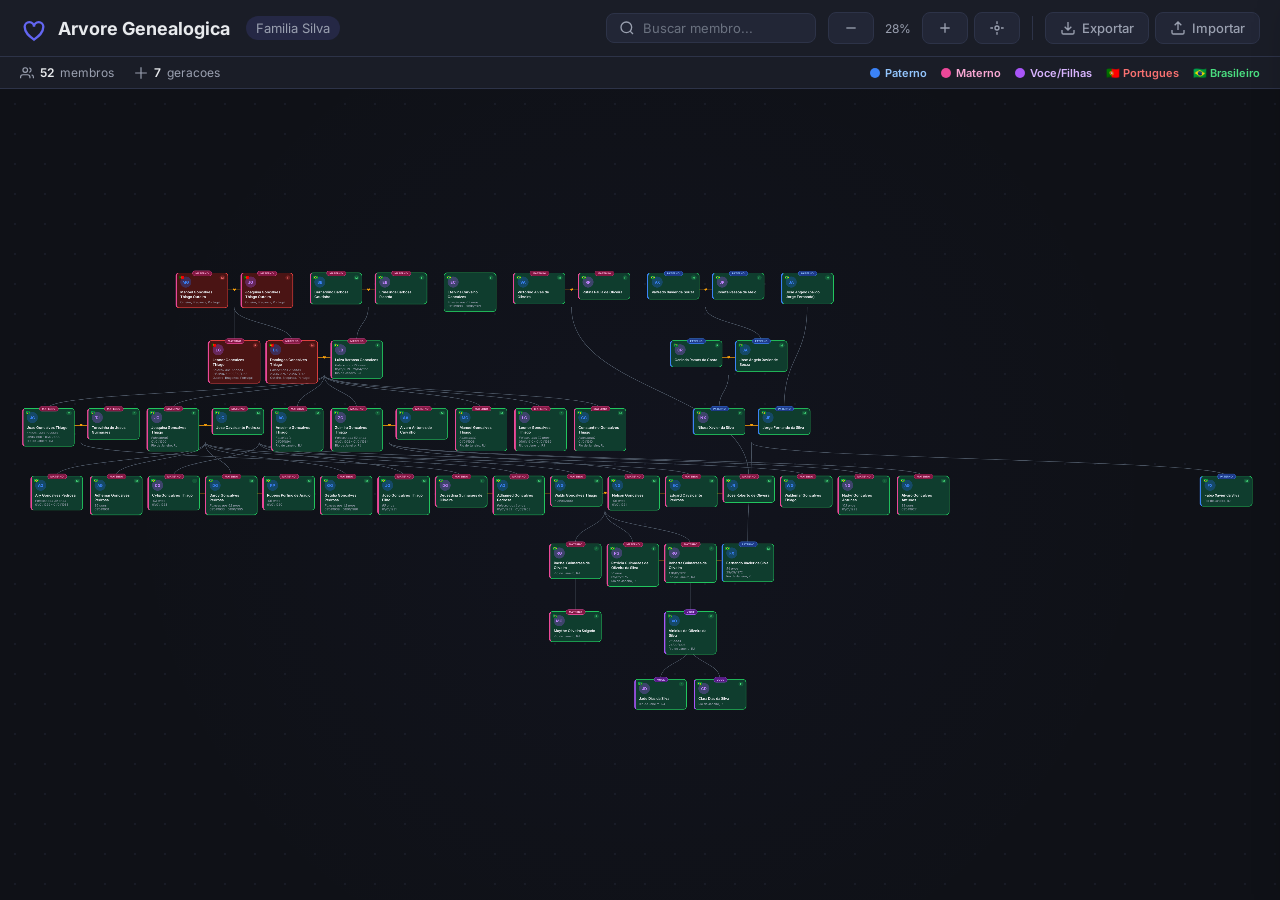
==== index.html @ 810b94de "feat: add mobile viewer with separated paternal/maternal tabs + 5 new ancestors - Add mobile.html: m" ====
<!DOCTYPE html>
<html lang="pt-BR">
<head>
  <meta charset="UTF-8">
  <meta name="viewport" content="width=device-width, initial-scale=1.0">
  <title>Arvore Genealogica - Familia Silva</title>
  <link rel="preconnect" href="https://fonts.googleapis.com">
  <link href="https://fonts.googleapis.com/css2?family=Inter:wght@300;400;500;600;700;800&display=swap" rel="stylesheet">
  <link rel="stylesheet" href="styles.css?v=4">
</head>
<body>
  <div id="app">
    <!-- Header -->
    <header id="header">
      <div class="header-left">
        <div class="logo">
          <svg width="28" height="28" viewBox="0 0 24 24" fill="none" stroke="currentColor" stroke-width="2">
            <path d="M12 22c-4-3-8-6-8-11a4 4 0 0 1 8 0 4 4 0 0 1 8 0c0 5-4 8-8 11z"/>
          </svg>
          <h1>Arvore Genealogica</h1>
        </div>
        <span class="family-name">Familia Silva</span>
      </div>
      <div class="header-right">
        <div class="search-box">
          <svg width="16" height="16" viewBox="0 0 24 24" fill="none" stroke="currentColor" stroke-width="2">
            <circle cx="11" cy="11" r="8"/><path d="m21 21-4.3-4.3"/>
          </svg>
          <input type="text" id="searchInput" placeholder="Buscar membro...">
        </div>
        <div class="header-actions">
          <button class="btn btn-secondary" id="zoomOutBtn" title="Diminuir">
            <svg width="16" height="16" viewBox="0 0 24 24" fill="none" stroke="currentColor" stroke-width="2"><path d="M5 12h14"/></svg>
          </button>
          <span id="zoomLevel" class="zoom-label">100%</span>
          <button class="btn btn-secondary" id="zoomInBtn" title="Aumentar">
            <svg width="16" height="16" viewBox="0 0 24 24" fill="none" stroke="currentColor" stroke-width="2"><path d="M12 5v14M5 12h14"/></svg>
          </button>
          <button class="btn btn-secondary" id="centerBtn" title="Centralizar">
            <svg width="16" height="16" viewBox="0 0 24 24" fill="none" stroke="currentColor" stroke-width="2"><circle cx="12" cy="12" r="3"/><path d="M12 2v4M12 18v4M2 12h4M18 12h4"/></svg>
          </button>
          <div class="divider"></div>
          <button class="btn btn-secondary" id="exportBtn" title="Exportar JSON">
            <svg width="16" height="16" viewBox="0 0 24 24" fill="none" stroke="currentColor" stroke-width="2"><path d="M21 15v4a2 2 0 0 1-2 2H5a2 2 0 0 1-2-2v-4M7 10l5 5 5-5M12 15V3"/></svg>
            Exportar
          </button>
          <button class="btn btn-secondary" id="importBtn" title="Importar JSON">
            <svg width="16" height="16" viewBox="0 0 24 24" fill="none" stroke="currentColor" stroke-width="2"><path d="M21 15v4a2 2 0 0 1-2 2H5a2 2 0 0 1-2-2v-4M17 8l-5-5-5 5M12 3v12"/></svg>
            Importar
          </button>
        </div>
      </div>
    </header>

    <!-- Stats bar -->
    <div id="statsBar">
      <div class="stat">
        <svg width="14" height="14" viewBox="0 0 24 24" fill="none" stroke="currentColor" stroke-width="2"><path d="M17 21v-2a4 4 0 0 0-4-4H5a4 4 0 0 0-4 4v2"/><circle cx="9" cy="7" r="4"/><path d="M23 21v-2a4 4 0 0 0-3-3.87M16 3.13a4 4 0 0 1 0 7.75"/></svg>
        <span id="totalMembers">0</span> membros
      </div>
      <div class="stat">
        <svg width="14" height="14" viewBox="0 0 24 24" fill="none" stroke="currentColor" stroke-width="2"><path d="M12 2v20M2 12h20"/></svg>
        <span id="totalGenerations">0</span> geracoes
      </div>
      <div class="stat-legend">
        <span class="legend-item legend-p"><span class="legend-dot"></span> Paterno</span>
        <span class="legend-item legend-m"><span class="legend-dot"></span> Materno</span>
        <span class="legend-item legend-c"><span class="legend-dot"></span> Voce/Filhas</span>
        <span class="legend-item legend-pt">&#127477;&#127481; Portugues</span>
        <span class="legend-item legend-br">&#127463;&#127479; Brasileiro</span>
      </div>
    </div>

    <!-- Tree container -->
    <main id="treeContainer">
      <div id="treeViewport">
        <svg id="connectionsSvg"></svg>
        <div id="treeCards"></div>
      </div>
    </main>

    <!-- Edit Panel -->
    <div id="editPanel" class="panel">
      <div class="panel-header">
        <h2 id="panelTitle">Detalhes</h2>
        <button class="btn-icon" id="closePanelBtn" title="Fechar">
          <svg width="20" height="20" viewBox="0 0 24 24" fill="none" stroke="currentColor" stroke-width="2"><path d="M18 6 6 18M6 6l12 12"/></svg>
        </button>
      </div>
      <div class="panel-body">
        <div class="avatar-section">
          <div class="avatar-large" id="panelAvatar"></div>
        </div>
        <form id="editForm">
          <input type="hidden" id="editId">
          <div class="form-group">
            <label for="editName">Nome Completo</label>
            <input type="text" id="editName" placeholder="Nome completo">
          </div>
          <div class="form-row">
            <div class="form-group">
              <label for="editGender">Genero</label>
              <select id="editGender">
                <option value="M">Masculino</option>
                <option value="F">Feminino</option>
              </select>
            </div>
            <div class="form-group">
              <label for="editBirthDate">Nascimento</label>
              <input type="date" id="editBirthDate">
            </div>
          </div>
          <div class="form-row">
            <div class="form-group">
              <label for="editDeathDate">Falecimento</label>
              <input type="date" id="editDeathDate">
            </div>
            <div class="form-group">
              <label for="editBirthPlace">Local Nasc.</label>
              <input type="text" id="editBirthPlace" placeholder="Cidade, Estado">
            </div>
          </div>
          <div class="form-group">
            <label for="editNotes">Observacoes</label>
            <textarea id="editNotes" rows="3" placeholder="Notas sobre este membro..."></textarea>
          </div>
          <div class="form-actions">
            <button type="submit" class="btn btn-primary">Salvar</button>
            <button type="button" class="btn btn-danger" id="deletePersonBtn">Excluir</button>
          </div>
        </form>
        <div class="add-relative-section">
          <h3>Adicionar Parente</h3>
          <div class="add-relative-buttons">
            <button class="btn btn-outline" id="addSpouseBtn">
              <svg width="14" height="14" viewBox="0 0 24 24" fill="none" stroke="currentColor" stroke-width="2"><path d="M20.84 4.61a5.5 5.5 0 0 0-7.78 0L12 5.67l-1.06-1.06a5.5 5.5 0 0 0-7.78 7.78l1.06 1.06L12 21.23l7.78-7.78 1.06-1.06a5.5 5.5 0 0 0 0-7.78z"/></svg>
              Conjuge
            </button>
            <button class="btn btn-outline" id="addChildBtn">
              <svg width="14" height="14" viewBox="0 0 24 24" fill="none" stroke="currentColor" stroke-width="2"><path d="M12 5v14M5 12h14"/></svg>
              Filho(a)
            </button>
            <button class="btn btn-outline" id="addParentBtn">
              <svg width="14" height="14" viewBox="0 0 24 24" fill="none" stroke="currentColor" stroke-width="2"><path d="M12 19V5M5 12h14"/></svg>
              Pai/Mae
            </button>
            <button class="btn btn-outline" id="addSiblingBtn">
              <svg width="14" height="14" viewBox="0 0 24 24" fill="none" stroke="currentColor" stroke-width="2"><path d="M16 21v-2a4 4 0 0 0-4-4H6a4 4 0 0 0-4 4v2"/><circle cx="9" cy="7" r="4"/><path d="M22 21v-2a4 4 0 0 0-3-3.87M16 3.13a4 4 0 0 1 0 7.75"/></svg>
              Irmao(a)
            </button>
          </div>
        </div>
      </div>
    </div>

    <!-- Add Person Modal -->
    <div id="addModal" class="modal-overlay hidden">
      <div class="modal">
        <div class="modal-header">
          <h2 id="addModalTitle">Adicionar Membro</h2>
          <button class="btn-icon" id="closeModalBtn">
            <svg width="20" height="20" viewBox="0 0 24 24" fill="none" stroke="currentColor" stroke-width="2"><path d="M18 6 6 18M6 6l12 12"/></svg>
          </button>
        </div>
        <form id="addForm">
          <input type="hidden" id="addRelationType">
          <input type="hidden" id="addRelativeOf">
          <div class="form-group">
            <label for="addName">Nome Completo</label>
            <input type="text" id="addName" placeholder="Nome completo" required>
          </div>
          <div class="form-row">
            <div class="form-group">
              <label for="addGender">Genero</label>
              <select id="addGender">
                <option value="M">Masculino</option>
                <option value="F">Feminino</option>
              </select>
            </div>
            <div class="form-group">
              <label for="addBirthDate">Nascimento</label>
              <input type="date" id="addBirthDate">
            </div>
          </div>
          <div class="form-group">
            <label for="addBirthPlace">Local de Nascimento</label>
            <input type="text" id="addBirthPlace" placeholder="Cidade, Estado">
          </div>
          <div class="modal-actions">
            <button type="button" class="btn btn-secondary" id="cancelAddBtn">Cancelar</button>
            <button type="submit" class="btn btn-primary">Adicionar</button>
          </div>
        </form>
      </div>
    </div>

    <!-- Import Modal -->
    <div id="importModal" class="modal-overlay hidden">
      <div class="modal">
        <div class="modal-header">
          <h2>Importar Dados</h2>
          <button class="btn-icon" id="closeImportBtn">
            <svg width="20" height="20" viewBox="0 0 24 24" fill="none" stroke="currentColor" stroke-width="2"><path d="M18 6 6 18M6 6l12 12"/></svg>
          </button>
        </div>
        <div class="form-group">
          <label>Cole o JSON exportado:</label>
          <textarea id="importData" rows="10" placeholder='{"members": {...}}'></textarea>
        </div>
        <div class="modal-actions">
          <button class="btn btn-secondary" id="cancelImportBtn">Cancelar</button>
          <button class="btn btn-primary" id="confirmImportBtn">Importar</button>
        </div>
      </div>
    </div>

    <!-- Toast notification -->
    <div id="toast" class="toast hidden"></div>

    <input type="file" id="fileInput" accept=".json" style="display:none">
  </div>

  <script src="app.js"></script>
</body>
</html>
---- styles.css ----
/* ============================================
   ARVORE GENEALOGICA - STYLES
   ============================================ */

:root {
  --bg-primary: #0f1117;
  --bg-secondary: #1a1d27;
  --bg-card: #222636;
  --bg-card-hover: #2a2f42;
  --bg-panel: #1a1d27;
  --text-primary: #e8eaed;
  --text-secondary: #9aa0b0;
  --text-muted: #6b7280;
  --border-color: #2d3348;
  --border-light: #383e54;
  --accent: #6366f1;
  --accent-hover: #818cf8;
  --accent-light: rgba(99, 102, 241, 0.15);
  /* Gender colors (kept for legacy) */
  --male-bg: #1e3a5f;
  --male-border: #2563eb;
  --male-accent: #3b82f6;
  --female-bg: #4a1942;
  --female-border: #a855f7;
  --female-accent: #c084fc;
  /* Nationality colors */
  --br-bg: #0f3d2e;
  --br-border: #22c55e;
  --br-accent: #4ade80;
  --br-glow: rgba(34, 197, 94, 0.3);
  --pt-bg: #4a1414;
  --pt-border: #ef4444;
  --pt-accent: #f87171;
  --pt-glow: rgba(239, 68, 68, 0.3);
  --unknown-bg: #2a2e3d;
  --unknown-border: #6b7280;
  --unknown-accent: #9ca3af;
  --unknown-glow: rgba(107, 114, 128, 0.3);
  --danger: #ef4444;
  --danger-hover: #dc2626;
  --success: #22c55e;
  --warning: #f59e0b;
  --line-color: #4b5563;
  --line-color-light: #374151;
  --shadow: 0 4px 24px rgba(0,0,0,0.3);
  --shadow-lg: 0 8px 40px rgba(0,0,0,0.4);
  --radius: 12px;
  --radius-sm: 8px;
  --radius-lg: 16px;
  --transition: 0.2s ease;
}

* {
  margin: 0;
  padding: 0;
  box-sizing: border-box;
}

body {
  font-family: 'Inter', -apple-system, BlinkMacSystemFont, sans-serif;
  background: var(--bg-primary);
  color: var(--text-primary);
  overflow: hidden;
  height: 100vh;
}

#app {
  display: flex;
  flex-direction: column;
  height: 100vh;
}

/* ============================================
   HEADER
   ============================================ */
header {
  display: flex;
  align-items: center;
  justify-content: space-between;
  padding: 12px 20px;
  background: var(--bg-secondary);
  border-bottom: 1px solid var(--border-color);
  z-index: 100;
  gap: 16px;
  flex-wrap: wrap;
}

.header-left {
  display: flex;
  align-items: center;
  gap: 16px;
}

.logo {
  display: flex;
  align-items: center;
  gap: 10px;
  color: var(--accent);
}

.logo h1 {
  font-size: 18px;
  font-weight: 700;
  color: var(--text-primary);
  white-space: nowrap;
}

.family-name {
  color: var(--text-secondary);
  font-size: 13px;
  padding: 4px 10px;
  background: var(--accent-light);
  border-radius: 20px;
  white-space: nowrap;
}

.header-right {
  display: flex;
  align-items: center;
  gap: 12px;
  flex-wrap: wrap;
}

.search-box {
  display: flex;
  align-items: center;
  gap: 8px;
  background: var(--bg-card);
  border: 1px solid var(--border-color);
  border-radius: var(--radius-sm);
  padding: 6px 12px;
  color: var(--text-secondary);
  transition: border-color var(--transition);
}

.search-box:focus-within {
  border-color: var(--accent);
}

.search-box input {
  border: none;
  background: none;
  color: var(--text-primary);
  font-size: 13px;
  outline: none;
  width: 160px;
  font-family: inherit;
}

.search-box input::placeholder {
  color: var(--text-muted);
}

.header-actions {
  display: flex;
  align-items: center;
  gap: 6px;
}

.divider {
  width: 1px;
  height: 24px;
  background: var(--border-color);
  margin: 0 6px;
}

.zoom-label {
  font-size: 12px;
  color: var(--text-secondary);
  min-width: 36px;
  text-align: center;
}

/* ============================================
   BUTTONS
   ============================================ */
.btn {
  display: inline-flex;
  align-items: center;
  gap: 6px;
  padding: 7px 14px;
  border: none;
  border-radius: var(--radius-sm);
  font-size: 13px;
  font-weight: 500;
  font-family: inherit;
  cursor: pointer;
  transition: all var(--transition);
  white-space: nowrap;
}

.btn-primary {
  background: var(--accent);
  color: white;
}
.btn-primary:hover {
  background: var(--accent-hover);
}

.btn-secondary {
  background: var(--bg-card);
  color: var(--text-secondary);
  border: 1px solid var(--border-color);
}
.btn-secondary:hover {
  background: var(--bg-card-hover);
  color: var(--text-primary);
  border-color: var(--border-light);
}

.btn-outline {
  background: transparent;
  color: var(--text-secondary);
  border: 1px solid var(--border-color);
  padding: 8px 12px;
  font-size: 12px;
  width: 100%;
  justify-content: center;
}
.btn-outline:hover {
  background: var(--accent-light);
  color: var(--accent);
  border-color: var(--accent);
}

.btn-danger {
  background: transparent;
  color: var(--danger);
  border: 1px solid rgba(239,68,68,0.3);
}
.btn-danger:hover {
  background: rgba(239,68,68,0.1);
}

.btn-icon {
  display: inline-flex;
  align-items: center;
  justify-content: center;
  width: 32px;
  height: 32px;
  border: none;
  border-radius: var(--radius-sm);
  background: none;
  color: var(--text-secondary);
  cursor: pointer;
  transition: all var(--transition);
}
.btn-icon:hover {
  background: var(--bg-card);
  color: var(--text-primary);
}

/* ============================================
   STATS BAR
   ============================================ */
#statsBar {
  display: flex;
  align-items: center;
  gap: 20px;
  padding: 8px 20px;
  background: var(--bg-secondary);
  border-bottom: 1px solid var(--border-color);
  font-size: 12px;
  color: var(--text-secondary);
}

.stat {
  display: flex;
  align-items: center;
  gap: 6px;
}

.stat span {
  font-weight: 600;
  color: var(--text-primary);
}

.stat-legend {
  display: flex;
  gap: 14px;
  margin-left: auto;
  align-items: center;
  flex-wrap: wrap;
}

.legend-item {
  display: flex;
  align-items: center;
  gap: 5px;
  font-size: 11px;
  font-weight: 600;
}

.legend-dot {
  width: 10px;
  height: 10px;
  border-radius: 50%;
  display: inline-block;
}

.legend-p .legend-dot { background: #3b82f6; }
.legend-m .legend-dot { background: #ec4899; }
.legend-c .legend-dot { background: #a855f7; }
.legend-p { color: #93c5fd; }
.legend-m { color: #f9a8d4; }
.legend-c { color: #d8b4fe; }
.legend-pt { color: #f87171; }
.legend-br { color: #4ade80; }

/* ============================================
   TREE CONTAINER
   ============================================ */
#treeContainer {
  flex: 1;
  overflow: hidden;
  position: relative;
  cursor: grab;
  background:
    radial-gradient(circle at 50% 50%, rgba(99,102,241,0.03) 0%, transparent 70%),
    var(--bg-primary);
}

#treeContainer:active {
  cursor: grabbing;
}

#treeContainer::before {
  content: '';
  position: absolute;
  inset: 0;
  background-image:
    radial-gradient(circle, var(--border-color) 1px, transparent 1px);
  background-size: 30px 30px;
  opacity: 0.3;
  pointer-events: none;
}

#treeViewport {
  position: absolute;
  transform-origin: 0 0;
  will-change: transform;
}

#connectionsSvg {
  position: absolute;
  top: 0;
  left: 0;
  pointer-events: none;
  overflow: visible;
}

#treeCards {
  position: absolute;
  top: 0;
  left: 0;
}

/* ============================================
   PERSON CARDS
   ============================================ */
.person-card {
  position: absolute;
  width: 190px;
  padding: 12px;
  background: var(--bg-card);
  border: 2px solid var(--border-color);
  border-radius: var(--radius);
  cursor: pointer;
  transition: all var(--transition);
  user-select: none;
}

.person-card:hover {
  transform: translateY(-2px);
  box-shadow: var(--shadow);
  z-index: 10;
}

.person-card.selected {
  z-index: 20;
}

/* Nationality-based card colors (take priority over gender) */
.person-card.nat-br {
  background: var(--br-bg) !important;
  border-color: var(--br-border) !important;
}
.person-card.nat-br:hover,
.person-card.nat-br.selected {
  border-color: var(--br-accent) !important;
  box-shadow: 0 0 20px var(--br-glow);
}

.person-card.nat-pt {
  background: var(--pt-bg) !important;
  border-color: var(--pt-border) !important;
}
.person-card.nat-pt:hover,
.person-card.nat-pt.selected {
  border-color: var(--pt-accent) !important;
  box-shadow: 0 0 20px var(--pt-glow);
}

.person-card.nat-unknown {
  background: var(--unknown-bg) !important;
  border-color: var(--unknown-border) !important;
}
.person-card.nat-unknown:hover,
.person-card.nat-unknown.selected {
  border-color: var(--unknown-accent) !important;
  box-shadow: 0 0 20px var(--unknown-glow);
}

/* Flag icons */
.card-flag {
  position: absolute;
  top: 8px;
  left: 8px;
  font-size: 14px;
  line-height: 1;
  opacity: 0.95;
}

/* Side badge (paterno/materno/voce) */
.card-side-badge {
  position: absolute;
  top: -9px;
  left: 50%;
  transform: translateX(-50%);
  font-size: 9px;
  font-weight: 700;
  padding: 3px 10px;
  border-radius: 10px;
  letter-spacing: 0.5px;
  text-transform: uppercase;
  white-space: nowrap;
  z-index: 3;
}

.card-side-badge.side-p {
  background: #1e3a8a;
  color: #93c5fd;
  border: 1px solid #3b82f6;
}

.card-side-badge.side-m {
  background: #831843;
  color: #f9a8d4;
  border: 1px solid #ec4899;
}

.card-side-badge.side-c {
  background: #581c87;
  color: #d8b4fe;
  border: 1px solid #a855f7;
}

/* Side-based left accent on card */
.person-card.side-p {
  border-left-width: 5px !important;
  border-left-color: #3b82f6 !important;
}

.person-card.side-m {
  border-left-width: 5px !important;
  border-left-color: #ec4899 !important;
}

.person-card.side-c {
  border-left-width: 5px !important;
  border-left-color: #a855f7 !important;
}

/* Legacy gender classes (used for avatar only now) */
.person-card.male .card-avatar {
  background: rgba(37, 99, 235, 0.3);
  color: var(--male-accent);
}

.person-card.female .card-avatar {
  background: rgba(168, 85, 247, 0.3);
  color: var(--female-accent);
}

.person-card.highlight {
  animation: pulseHighlight 1.5s ease-in-out;
}

@keyframes pulseHighlight {
  0%, 100% { box-shadow: none; }
  50% { box-shadow: 0 0 30px rgba(99,102,241,0.6); }
}

.card-avatar {
  width: 40px;
  height: 40px;
  border-radius: 50%;
  display: flex;
  align-items: center;
  justify-content: center;
  font-weight: 700;
  font-size: 14px;
  margin-bottom: 8px;
}

.card-name {
  font-size: 13px;
  font-weight: 600;
  color: var(--text-primary);
  line-height: 1.3;
  margin-bottom: 4px;
}

.card-info {
  font-size: 11px;
  color: var(--text-secondary);
  display: flex;
  align-items: center;
  gap: 4px;
}

.card-nat {
  font-weight: 600;
  letter-spacing: 0.3px;
  color: var(--accent) !important;
}

.card-age {
  font-style: italic;
}

.card-badge {
  position: absolute;
  top: 8px;
  right: 8px;
  font-size: 10px;
  padding: 2px 6px;
  border-radius: 10px;
  font-weight: 600;
}

.person-card.nat-br .card-badge {
  background: rgba(34, 197, 94, 0.2);
  color: var(--br-accent);
}
.person-card.nat-pt .card-badge {
  background: rgba(239, 68, 68, 0.2);
  color: var(--pt-accent);
}
.person-card.nat-unknown .card-badge {
  background: rgba(107, 114, 128, 0.2);
  color: var(--unknown-accent);
}

.card-add-btn {
  position: absolute;
  bottom: -14px;
  left: 50%;
  transform: translateX(-50%);
  width: 28px;
  height: 28px;
  border-radius: 50%;
  background: var(--accent);
  color: white;
  border: 2px solid var(--bg-primary);
  display: flex;
  align-items: center;
  justify-content: center;
  cursor: pointer;
  opacity: 0;
  transition: all var(--transition);
  font-size: 16px;
  z-index: 5;
}

.person-card:hover .card-add-btn {
  opacity: 1;
}

.card-add-btn:hover {
  background: var(--accent-hover);
  transform: translateX(-50%) scale(1.1);
}

/* ============================================
   SVG CONNECTIONS
   ============================================ */
.connection-line {
  fill: none;
  stroke: var(--line-color);
  stroke-width: 2;
  stroke-linecap: round;
}

.connection-line.couple {
  stroke: var(--warning);
  stroke-width: 2;
  stroke-dasharray: none;
}

.couple-heart {
  font-size: 12px;
  fill: var(--warning);
  text-anchor: middle;
  dominant-baseline: central;
}

/* ============================================
   EDIT PANEL
   ============================================ */
.panel {
  position: fixed;
  top: 0;
  right: -400px;
  width: 380px;
  height: 100vh;
  background: var(--bg-panel);
  border-left: 1px solid var(--border-color);
  z-index: 200;
  display: flex;
  flex-direction: column;
  transition: right 0.3s ease;
  box-shadow: var(--shadow-lg);
}

.panel.open {
  right: 0;
}

.panel-header {
  display: flex;
  align-items: center;
  justify-content: space-between;
  padding: 16px 20px;
  border-bottom: 1px solid var(--border-color);
}

.panel-header h2 {
  font-size: 16px;
  font-weight: 600;
}

.panel-body {
  flex: 1;
  overflow-y: auto;
  padding: 20px;
}

.avatar-section {
  display: flex;
  justify-content: center;
  margin-bottom: 20px;
}

.avatar-large {
  width: 72px;
  height: 72px;
  border-radius: 50%;
  display: flex;
  align-items: center;
  justify-content: center;
  font-size: 24px;
  font-weight: 700;
  background: var(--accent-light);
  color: var(--accent);
}

.avatar-large.male {
  background: rgba(37, 99, 235, 0.2);
  color: var(--male-accent);
}

.avatar-large.female {
  background: rgba(168, 85, 247, 0.2);
  color: var(--female-accent);
}

/* ============================================
   FORMS
   ============================================ */
.form-group {
  margin-bottom: 14px;
  flex: 1;
}

.form-group label {
  display: block;
  font-size: 12px;
  font-weight: 500;
  color: var(--text-secondary);
  margin-bottom: 6px;
  text-transform: uppercase;
  letter-spacing: 0.5px;
}

.form-group input,
.form-group select,
.form-group textarea {
  width: 100%;
  padding: 9px 12px;
  background: var(--bg-card);
  border: 1px solid var(--border-color);
  border-radius: var(--radius-sm);
  color: var(--text-primary);
  font-size: 13px;
  font-family: inherit;
  outline: none;
  transition: border-color var(--transition);
}

.form-group input:focus,
.form-group select:focus,
.form-group textarea:focus {
  border-color: var(--accent);
}

.form-group textarea {
  resize: vertical;
}

.form-group select {
  cursor: pointer;
}

.form-row {
  display: flex;
  gap: 12px;
}

.form-actions {
  display: flex;
  gap: 10px;
  margin-top: 16px;
}

.form-actions .btn {
  flex: 1;
}

.add-relative-section {
  margin-top: 24px;
  padding-top: 20px;
  border-top: 1px solid var(--border-color);
}

.add-relative-section h3 {
  font-size: 13px;
  font-weight: 600;
  color: var(--text-secondary);
  margin-bottom: 12px;
  text-transform: uppercase;
  letter-spacing: 0.5px;
}

.add-relative-buttons {
  display: grid;
  grid-template-columns: 1fr 1fr;
  gap: 8px;
}

/* ============================================
   MODALS
   ============================================ */
.modal-overlay {
  position: fixed;
  inset: 0;
  background: rgba(0,0,0,0.6);
  display: flex;
  align-items: center;
  justify-content: center;
  z-index: 300;
  backdrop-filter: blur(4px);
}

.modal-overlay.hidden {
  display: none;
}

.modal {
  background: var(--bg-secondary);
  border: 1px solid var(--border-color);
  border-radius: var(--radius-lg);
  width: 440px;
  max-width: 90vw;
  padding: 24px;
  box-shadow: var(--shadow-lg);
}

.modal-header {
  display: flex;
  align-items: center;
  justify-content: space-between;
  margin-bottom: 20px;
}

.modal-header h2 {
  font-size: 18px;
  font-weight: 600;
}

.modal-actions {
  display: flex;
  gap: 10px;
  margin-top: 20px;
  justify-content: flex-end;
}

/* ============================================
   TOAST
   ============================================ */
.toast {
  position: fixed;
  bottom: 24px;
  left: 50%;
  transform: translateX(-50%) translateY(20px);
  padding: 10px 20px;
  background: var(--bg-card);
  border: 1px solid var(--border-color);
  border-radius: var(--radius-sm);
  font-size: 13px;
  color: var(--text-primary);
  box-shadow: var(--shadow);
  z-index: 400;
  opacity: 0;
  transition: all 0.3s ease;
}

.toast.show {
  opacity: 1;
  transform: translateX(-50%) translateY(0);
}

.toast.hidden {
  display: none;
}

/* ============================================
   SEARCH HIGHLIGHT
   ============================================ */
.person-card.search-match {
  box-shadow: 0 0 0 3px var(--accent), var(--shadow);
  z-index: 15;
}

.person-card.search-dim {
  opacity: 0.25;
}

/* ============================================
   SCROLLBAR
   ============================================ */
.panel-body::-webkit-scrollbar {
  width: 6px;
}
.panel-body::-webkit-scrollbar-track {
  background: transparent;
}
.panel-body::-webkit-scrollbar-thumb {
  background: var(--border-color);
  border-radius: 3px;
}
.panel-body::-webkit-scrollbar-thumb:hover {
  background: var(--border-light);
}

/* ============================================
   RESPONSIVE
   ============================================ */
@media (max-width: 768px) {
  header {
    padding: 10px 12px;
  }

  .logo h1 {
    font-size: 15px;
  }

  .family-name {
    display: none;
  }

  .search-box input {
    width: 100px;
  }

  .header-actions .btn span {
    display: none;
  }

  .panel {
    width: 100%;
    right: -100%;
  }

  .person-card {
    width: 150px;
    padding: 10px;
  }

  .card-name {
    font-size: 11px;
  }
}

/* ============================================
   EMPTY STATE
   ============================================ */
.empty-state {
  position: absolute;
  top: 50%;
  left: 50%;
  transform: translate(-50%, -50%);
  text-align: center;
  color: var(--text-muted);
}

.empty-state svg {
  margin-bottom: 16px;
  opacity: 0.3;
}

.empty-state h3 {
  font-size: 18px;
  margin-bottom: 8px;
  color: var(--text-secondary);
}

.empty-state p {
  font-size: 14px;
  margin-bottom: 20px;
}
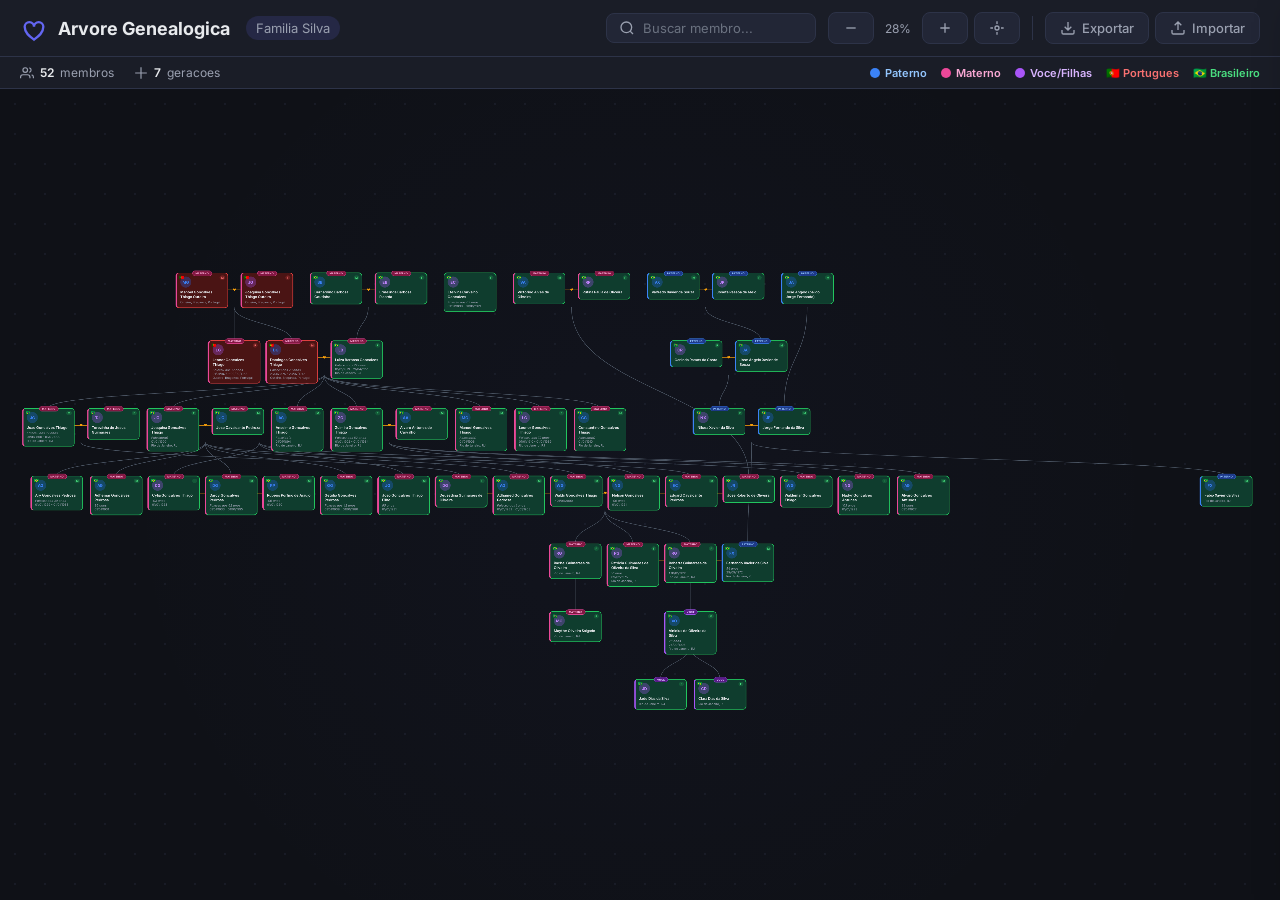
==== commit 0fc096d6: "fix: auto-detect mobile and redirect; fix gen ordering (oldest first) - index.html now auto-detects " ====
--- a/index.html
+++ b/index.html
@@ -1,225 +1,55 @@
 <!DOCTYPE html>
 <html lang="pt-BR">
 <head>
-  <meta charset="UTF-8">
-  <meta name="viewport" content="width=device-width, initial-scale=1.0">
-  <title>Arvore Genealogica - Familia Silva</title>
-  <link rel="preconnect" href="https://fonts.googleapis.com">
-  <link href="https://fonts.googleapis.com/css2?family=Inter:wght@300;400;500;600;700;800&display=swap" rel="stylesheet">
-  <link rel="stylesheet" href="styles.css?v=4">
+<meta charset="UTF-8">
+<meta name="viewport" content="width=device-width, initial-scale=1.0">
+<title>Árvore Genealógica</title>
+<script>
+  // Auto-detect mobile and redirect
+  (function(){
+    var isMobile = /Mobi|Android|iPhone|iPad|iPod|Opera Mini|IEMobile|BlackBerry/i.test(navigator.userAgent);
+    var isSmallScreen = window.innerWidth < 900;
+    var target = (isMobile || isSmallScreen) ? 'mobile.html' : 'desktop.html';
+    // Allow manual override via ?view=desktop or ?view=mobile
+    var params = new URLSearchParams(window.location.search);
+    var view = params.get('view');
+    if(view === 'desktop') target = 'desktop.html';
+    if(view === 'mobile') target = 'mobile.html';
+    window.location.replace(target);
+  })();
+</script>
+<style>
+  body{
+    margin:0;padding:0;background:#0f1117;color:#e8eaed;
+    font-family:-apple-system,BlinkMacSystemFont,sans-serif;
+    display:flex;align-items:center;justify-content:center;
+    min-height:100vh;text-align:center;
+  }
+  .loading{padding:40px}
+  .spinner{
+    width:40px;height:40px;border:3px solid #2d3348;
+    border-top-color:#6366f1;border-radius:50%;
+    animation:spin 1s linear infinite;margin:0 auto 16px;
+  }
+  @keyframes spin{to{transform:rotate(360deg)}}
+  h1{font-size:18px;font-weight:600;margin-bottom:8px}
+  p{font-size:13px;color:#9aa0b0;margin-bottom:16px}
+  .links a{
+    color:#6366f1;text-decoration:none;font-size:12px;
+    padding:8px 14px;background:#1a1d27;border-radius:8px;
+    margin:0 4px;display:inline-block;
+  }
+</style>
 </head>
 <body>
-  <div id="app">
-    <!-- Header -->
-    <header id="header">
-      <div class="header-left">
-        <div class="logo">
-          <svg width="28" height="28" viewBox="0 0 24 24" fill="none" stroke="currentColor" stroke-width="2">
-            <path d="M12 22c-4-3-8-6-8-11a4 4 0 0 1 8 0 4 4 0 0 1 8 0c0 5-4 8-8 11z"/>
-          </svg>
-          <h1>Arvore Genealogica</h1>
-        </div>
-        <span class="family-name">Familia Silva</span>
-      </div>
-      <div class="header-right">
-        <div class="search-box">
-          <svg width="16" height="16" viewBox="0 0 24 24" fill="none" stroke="currentColor" stroke-width="2">
-            <circle cx="11" cy="11" r="8"/><path d="m21 21-4.3-4.3"/>
-          </svg>
-          <input type="text" id="searchInput" placeholder="Buscar membro...">
-        </div>
-        <div class="header-actions">
-          <button class="btn btn-secondary" id="zoomOutBtn" title="Diminuir">
-            <svg width="16" height="16" viewBox="0 0 24 24" fill="none" stroke="currentColor" stroke-width="2"><path d="M5 12h14"/></svg>
-          </button>
-          <span id="zoomLevel" class="zoom-label">100%</span>
-          <button class="btn btn-secondary" id="zoomInBtn" title="Aumentar">
-            <svg width="16" height="16" viewBox="0 0 24 24" fill="none" stroke="currentColor" stroke-width="2"><path d="M12 5v14M5 12h14"/></svg>
-          </button>
-          <button class="btn btn-secondary" id="centerBtn" title="Centralizar">
-            <svg width="16" height="16" viewBox="0 0 24 24" fill="none" stroke="currentColor" stroke-width="2"><circle cx="12" cy="12" r="3"/><path d="M12 2v4M12 18v4M2 12h4M18 12h4"/></svg>
-          </button>
-          <div class="divider"></div>
-          <button class="btn btn-secondary" id="exportBtn" title="Exportar JSON">
-            <svg width="16" height="16" viewBox="0 0 24 24" fill="none" stroke="currentColor" stroke-width="2"><path d="M21 15v4a2 2 0 0 1-2 2H5a2 2 0 0 1-2-2v-4M7 10l5 5 5-5M12 15V3"/></svg>
-            Exportar
-          </button>
-          <button class="btn btn-secondary" id="importBtn" title="Importar JSON">
-            <svg width="16" height="16" viewBox="0 0 24 24" fill="none" stroke="currentColor" stroke-width="2"><path d="M21 15v4a2 2 0 0 1-2 2H5a2 2 0 0 1-2-2v-4M17 8l-5-5-5 5M12 3v12"/></svg>
-            Importar
-          </button>
-        </div>
-      </div>
-    </header>
-
-    <!-- Stats bar -->
-    <div id="statsBar">
-      <div class="stat">
-        <svg width="14" height="14" viewBox="0 0 24 24" fill="none" stroke="currentColor" stroke-width="2"><path d="M17 21v-2a4 4 0 0 0-4-4H5a4 4 0 0 0-4 4v2"/><circle cx="9" cy="7" r="4"/><path d="M23 21v-2a4 4 0 0 0-3-3.87M16 3.13a4 4 0 0 1 0 7.75"/></svg>
-        <span id="totalMembers">0</span> membros
-      </div>
-      <div class="stat">
-        <svg width="14" height="14" viewBox="0 0 24 24" fill="none" stroke="currentColor" stroke-width="2"><path d="M12 2v20M2 12h20"/></svg>
-        <span id="totalGenerations">0</span> geracoes
-      </div>
-      <div class="stat-legend">
-        <span class="legend-item legend-p"><span class="legend-dot"></span> Paterno</span>
-        <span class="legend-item legend-m"><span class="legend-dot"></span> Materno</span>
-        <span class="legend-item legend-c"><span class="legend-dot"></span> Voce/Filhas</span>
-        <span class="legend-item legend-pt">&#127477;&#127481; Portugues</span>
-        <span class="legend-item legend-br">&#127463;&#127479; Brasileiro</span>
-      </div>
-    </div>
-
-    <!-- Tree container -->
-    <main id="treeContainer">
-      <div id="treeViewport">
-        <svg id="connectionsSvg"></svg>
-        <div id="treeCards"></div>
-      </div>
-    </main>
-
-    <!-- Edit Panel -->
-    <div id="editPanel" class="panel">
-      <div class="panel-header">
-        <h2 id="panelTitle">Detalhes</h2>
-        <button class="btn-icon" id="closePanelBtn" title="Fechar">
-          <svg width="20" height="20" viewBox="0 0 24 24" fill="none" stroke="currentColor" stroke-width="2"><path d="M18 6 6 18M6 6l12 12"/></svg>
-        </button>
-      </div>
-      <div class="panel-body">
-        <div class="avatar-section">
-          <div class="avatar-large" id="panelAvatar"></div>
-        </div>
-        <form id="editForm">
-          <input type="hidden" id="editId">
-          <div class="form-group">
-            <label for="editName">Nome Completo</label>
-            <input type="text" id="editName" placeholder="Nome completo">
-          </div>
-          <div class="form-row">
-            <div class="form-group">
-              <label for="editGender">Genero</label>
-              <select id="editGender">
-                <option value="M">Masculino</option>
-                <option value="F">Feminino</option>
-              </select>
-            </div>
-            <div class="form-group">
-              <label for="editBirthDate">Nascimento</label>
-              <input type="date" id="editBirthDate">
-            </div>
-          </div>
-          <div class="form-row">
-            <div class="form-group">
-              <label for="editDeathDate">Falecimento</label>
-              <input type="date" id="editDeathDate">
-            </div>
-            <div class="form-group">
-              <label for="editBirthPlace">Local Nasc.</label>
-              <input type="text" id="editBirthPlace" placeholder="Cidade, Estado">
-            </div>
-          </div>
-          <div class="form-group">
-            <label for="editNotes">Observacoes</label>
-            <textarea id="editNotes" rows="3" placeholder="Notas sobre este membro..."></textarea>
-          </div>
-          <div class="form-actions">
-            <button type="submit" class="btn btn-primary">Salvar</button>
-            <button type="button" class="btn btn-danger" id="deletePersonBtn">Excluir</button>
-          </div>
-        </form>
-        <div class="add-relative-section">
-          <h3>Adicionar Parente</h3>
-          <div class="add-relative-buttons">
-            <button class="btn btn-outline" id="addSpouseBtn">
-              <svg width="14" height="14" viewBox="0 0 24 24" fill="none" stroke="currentColor" stroke-width="2"><path d="M20.84 4.61a5.5 5.5 0 0 0-7.78 0L12 5.67l-1.06-1.06a5.5 5.5 0 0 0-7.78 7.78l1.06 1.06L12 21.23l7.78-7.78 1.06-1.06a5.5 5.5 0 0 0 0-7.78z"/></svg>
-              Conjuge
-            </button>
-            <button class="btn btn-outline" id="addChildBtn">
-              <svg width="14" height="14" viewBox="0 0 24 24" fill="none" stroke="currentColor" stroke-width="2"><path d="M12 5v14M5 12h14"/></svg>
-              Filho(a)
-            </button>
-            <button class="btn btn-outline" id="addParentBtn">
-              <svg width="14" height="14" viewBox="0 0 24 24" fill="none" stroke="currentColor" stroke-width="2"><path d="M12 19V5M5 12h14"/></svg>
-              Pai/Mae
-            </button>
-            <button class="btn btn-outline" id="addSiblingBtn">
-              <svg width="14" height="14" viewBox="0 0 24 24" fill="none" stroke="currentColor" stroke-width="2"><path d="M16 21v-2a4 4 0 0 0-4-4H6a4 4 0 0 0-4 4v2"/><circle cx="9" cy="7" r="4"/><path d="M22 21v-2a4 4 0 0 0-3-3.87M16 3.13a4 4 0 0 1 0 7.75"/></svg>
-              Irmao(a)
-            </button>
-          </div>
-        </div>
-      </div>
-    </div>
-
-    <!-- Add Person Modal -->
-    <div id="addModal" class="modal-overlay hidden">
-      <div class="modal">
-        <div class="modal-header">
-          <h2 id="addModalTitle">Adicionar Membro</h2>
-          <button class="btn-icon" id="closeModalBtn">
-            <svg width="20" height="20" viewBox="0 0 24 24" fill="none" stroke="currentColor" stroke-width="2"><path d="M18 6 6 18M6 6l12 12"/></svg>
-          </button>
-        </div>
-        <form id="addForm">
-          <input type="hidden" id="addRelationType">
-          <input type="hidden" id="addRelativeOf">
-          <div class="form-group">
-            <label for="addName">Nome Completo</label>
-            <input type="text" id="addName" placeholder="Nome completo" required>
-          </div>
-          <div class="form-row">
-            <div class="form-group">
-              <label for="addGender">Genero</label>
-              <select id="addGender">
-                <option value="M">Masculino</option>
-                <option value="F">Feminino</option>
-              </select>
-            </div>
-            <div class="form-group">
-              <label for="addBirthDate">Nascimento</label>
-              <input type="date" id="addBirthDate">
-            </div>
-          </div>
-          <div class="form-group">
-            <label for="addBirthPlace">Local de Nascimento</label>
-            <input type="text" id="addBirthPlace" placeholder="Cidade, Estado">
-          </div>
-          <div class="modal-actions">
-            <button type="button" class="btn btn-secondary" id="cancelAddBtn">Cancelar</button>
-            <button type="submit" class="btn btn-primary">Adicionar</button>
-          </div>
-        </form>
-      </div>
-    </div>
-
-    <!-- Import Modal -->
-    <div id="importModal" class="modal-overlay hidden">
-      <div class="modal">
-        <div class="modal-header">
-          <h2>Importar Dados</h2>
-          <button class="btn-icon" id="closeImportBtn">
-            <svg width="20" height="20" viewBox="0 0 24 24" fill="none" stroke="currentColor" stroke-width="2"><path d="M18 6 6 18M6 6l12 12"/></svg>
-          </button>
-        </div>
-        <div class="form-group">
-          <label>Cole o JSON exportado:</label>
-          <textarea id="importData" rows="10" placeholder='{"members": {...}}'></textarea>
-        </div>
-        <div class="modal-actions">
-          <button class="btn btn-secondary" id="cancelImportBtn">Cancelar</button>
-          <button class="btn btn-primary" id="confirmImportBtn">Importar</button>
-        </div>
-      </div>
-    </div>
-
-    <!-- Toast notification -->
-    <div id="toast" class="toast hidden"></div>
-
-    <input type="file" id="fileInput" accept=".json" style="display:none">
+<div class="loading">
+  <div class="spinner"></div>
+  <h1>🌳 Árvore Genealógica</h1>
+  <p>Carregando...</p>
+  <div class="links">
+    <a href="mobile.html">📱 Mobile</a>
+    <a href="desktop.html">🖥️ Desktop</a>
   </div>
-
-  <script src="app.js"></script>
+</div>
 </body>
 </html>
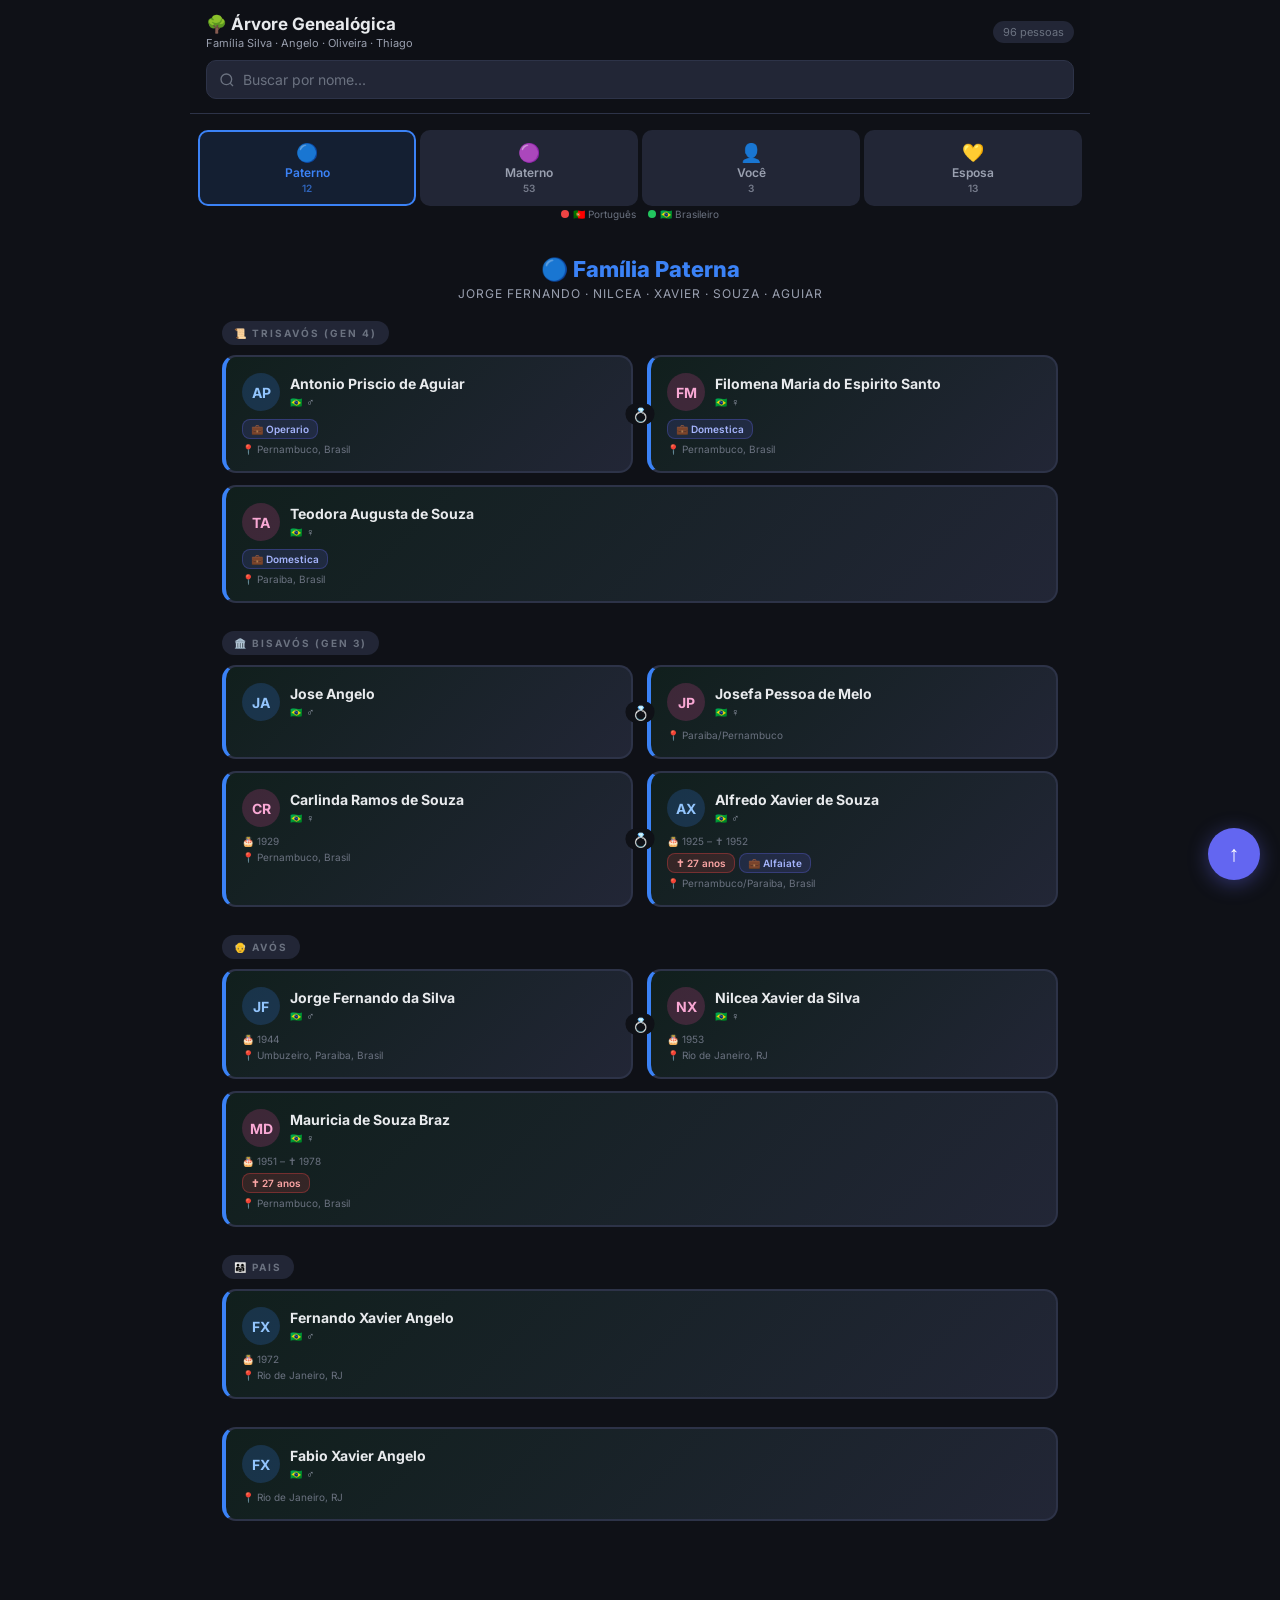
==== commit 2bde0246: "feat: add 12 Portuguese ancestors from 1757 Avintes marriage record Breakthrough via FamilySearch ma" ====
--- a/index.html
+++ b/index.html
@@ -2,54 +2,12 @@
 <html lang="pt-BR">
 <head>
 <meta charset="UTF-8">
+<meta http-equiv="refresh" content="0; url=mobile.html">
 <meta name="viewport" content="width=device-width, initial-scale=1.0">
 <title>Árvore Genealógica</title>
-<script>
-  // Auto-detect mobile and redirect
-  (function(){
-    var isMobile = /Mobi|Android|iPhone|iPad|iPod|Opera Mini|IEMobile|BlackBerry/i.test(navigator.userAgent);
-    var isSmallScreen = window.innerWidth < 900;
-    var target = (isMobile || isSmallScreen) ? 'mobile.html' : 'desktop.html';
-    // Allow manual override via ?view=desktop or ?view=mobile
-    var params = new URLSearchParams(window.location.search);
-    var view = params.get('view');
-    if(view === 'desktop') target = 'desktop.html';
-    if(view === 'mobile') target = 'mobile.html';
-    window.location.replace(target);
-  })();
-</script>
-<style>
-  body{
-    margin:0;padding:0;background:#0f1117;color:#e8eaed;
-    font-family:-apple-system,BlinkMacSystemFont,sans-serif;
-    display:flex;align-items:center;justify-content:center;
-    min-height:100vh;text-align:center;
-  }
-  .loading{padding:40px}
-  .spinner{
-    width:40px;height:40px;border:3px solid #2d3348;
-    border-top-color:#6366f1;border-radius:50%;
-    animation:spin 1s linear infinite;margin:0 auto 16px;
-  }
-  @keyframes spin{to{transform:rotate(360deg)}}
-  h1{font-size:18px;font-weight:600;margin-bottom:8px}
-  p{font-size:13px;color:#9aa0b0;margin-bottom:16px}
-  .links a{
-    color:#6366f1;text-decoration:none;font-size:12px;
-    padding:8px 14px;background:#1a1d27;border-radius:8px;
-    margin:0 4px;display:inline-block;
-  }
-</style>
+<script>window.location.replace('mobile.html')</script>
 </head>
 <body>
-<div class="loading">
-  <div class="spinner"></div>
-  <h1>🌳 Árvore Genealógica</h1>
-  <p>Carregando...</p>
-  <div class="links">
-    <a href="mobile.html">📱 Mobile</a>
-    <a href="desktop.html">🖥️ Desktop</a>
-  </div>
-</div>
+<p>Redirecionando para <a href="mobile.html">mobile.html</a>...</p>
 </body>
 </html>
